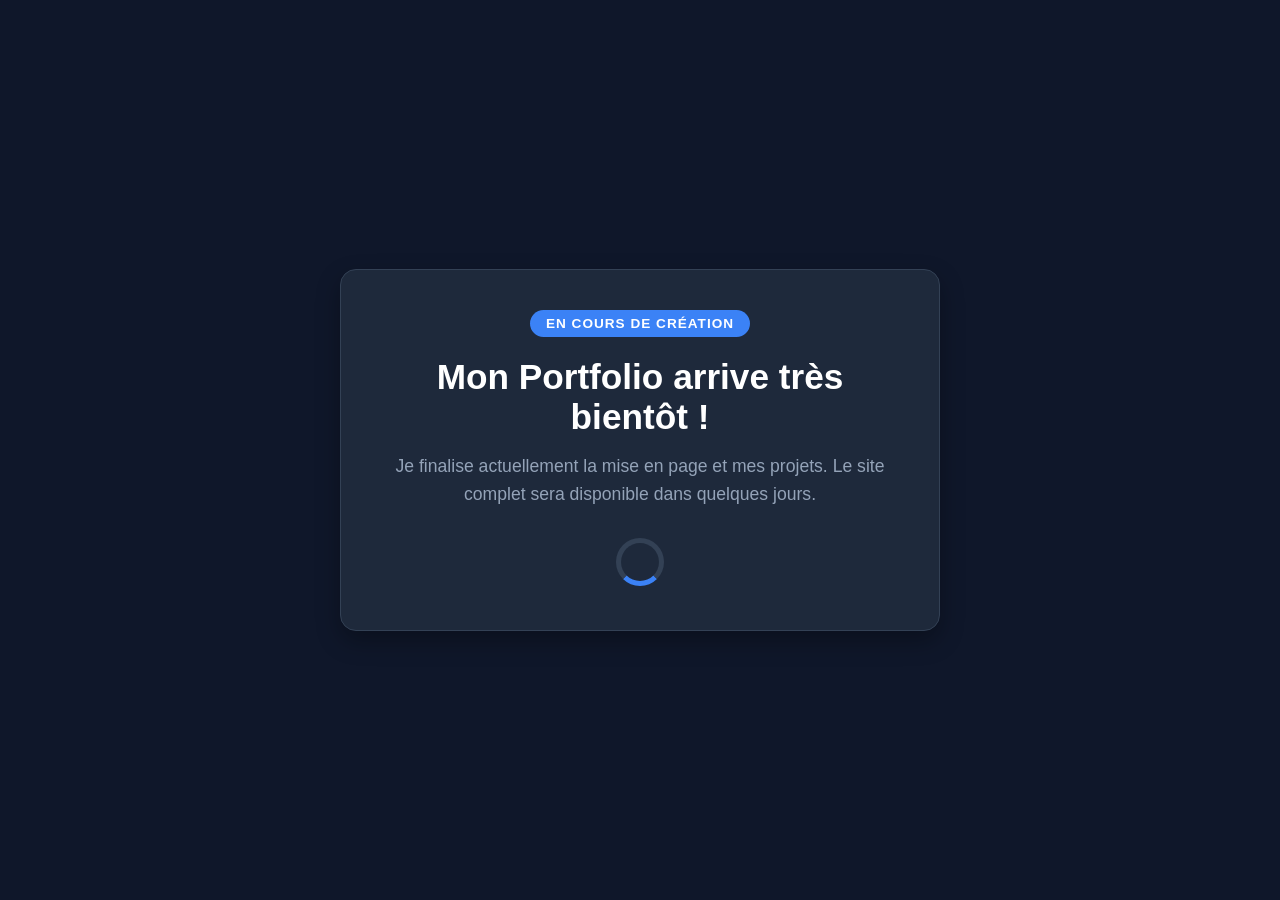
==== index.html @ 2243cdec "Rename portolio-en-cours.html to index.html" ====
<!DOCTYPE html>
<html lang="fr">
<head>
    <meta charset="UTF-8">
    <meta name="viewport" content="width=device-width, initial-scale=1.0">
    <title>Portfolio | Bientôt disponible</title>
    <style>
        * {
            margin: 0;
            padding: 0;
            box-sizing: border-box;
            font-family: 'Segoe UI', Tahoma, Geneva, Verdana, sans-serif;
        }
        body {
            background-color: #0f172a;
            color: #f8fafc;
            height: 100vh;
            display: flex;
            align-items: center;
            justify-content: center;
            text-align: center;
            padding: 20px;
        }
        .container {
            max-width: 600px;
            background: #1e293b;
            padding: 40px;
            border-radius: 16px;
            box-shadow: 0 10px 25px rgba(0, 0, 0, 0.3);
            border: 1px solid #334155;
        }
        .badge {
            display: inline-block;
            background: #3b82f6;
            color: #fff;
            padding: 6px 16px;
            border-radius: 20px;
            font-size: 0.85rem;
            font-weight: 600;
            text-transform: uppercase;
            letter-spacing: 1px;
            margin-bottom: 20px;
        }
        h1 {
            font-size: 2.2rem;
            margin-bottom: 15px;
            color: #ffffff;
        }
        p {
            color: #94a3b8;
            font-size: 1.1rem;
            line-height: 1.6;
            margin-bottom: 30px;
        }
        .loader {
            width: 48px;
            height: 48px;
            border: 5px solid #334155;
            border-bottom-color: #3b82f6;
            border-radius: 50%;
            display: inline-block;
            animation: rotation 1s linear infinite;
        }
        @keyframes rotation {
            0% { transform: rotate(0deg); }
            100% { transform: rotate(360deg); }
        }
    </style>
</head>
<body>
    <div class="container">
        <div class="badge">En cours de création</div>
        <h1>Mon Portfolio arrive très bientôt !</h1>
        <p>Je finalise actuellement la mise en page et mes projets. Le site complet sera disponible dans quelques jours.</p>
        <div class="loader"></div>
    </div>
</body>
</html>
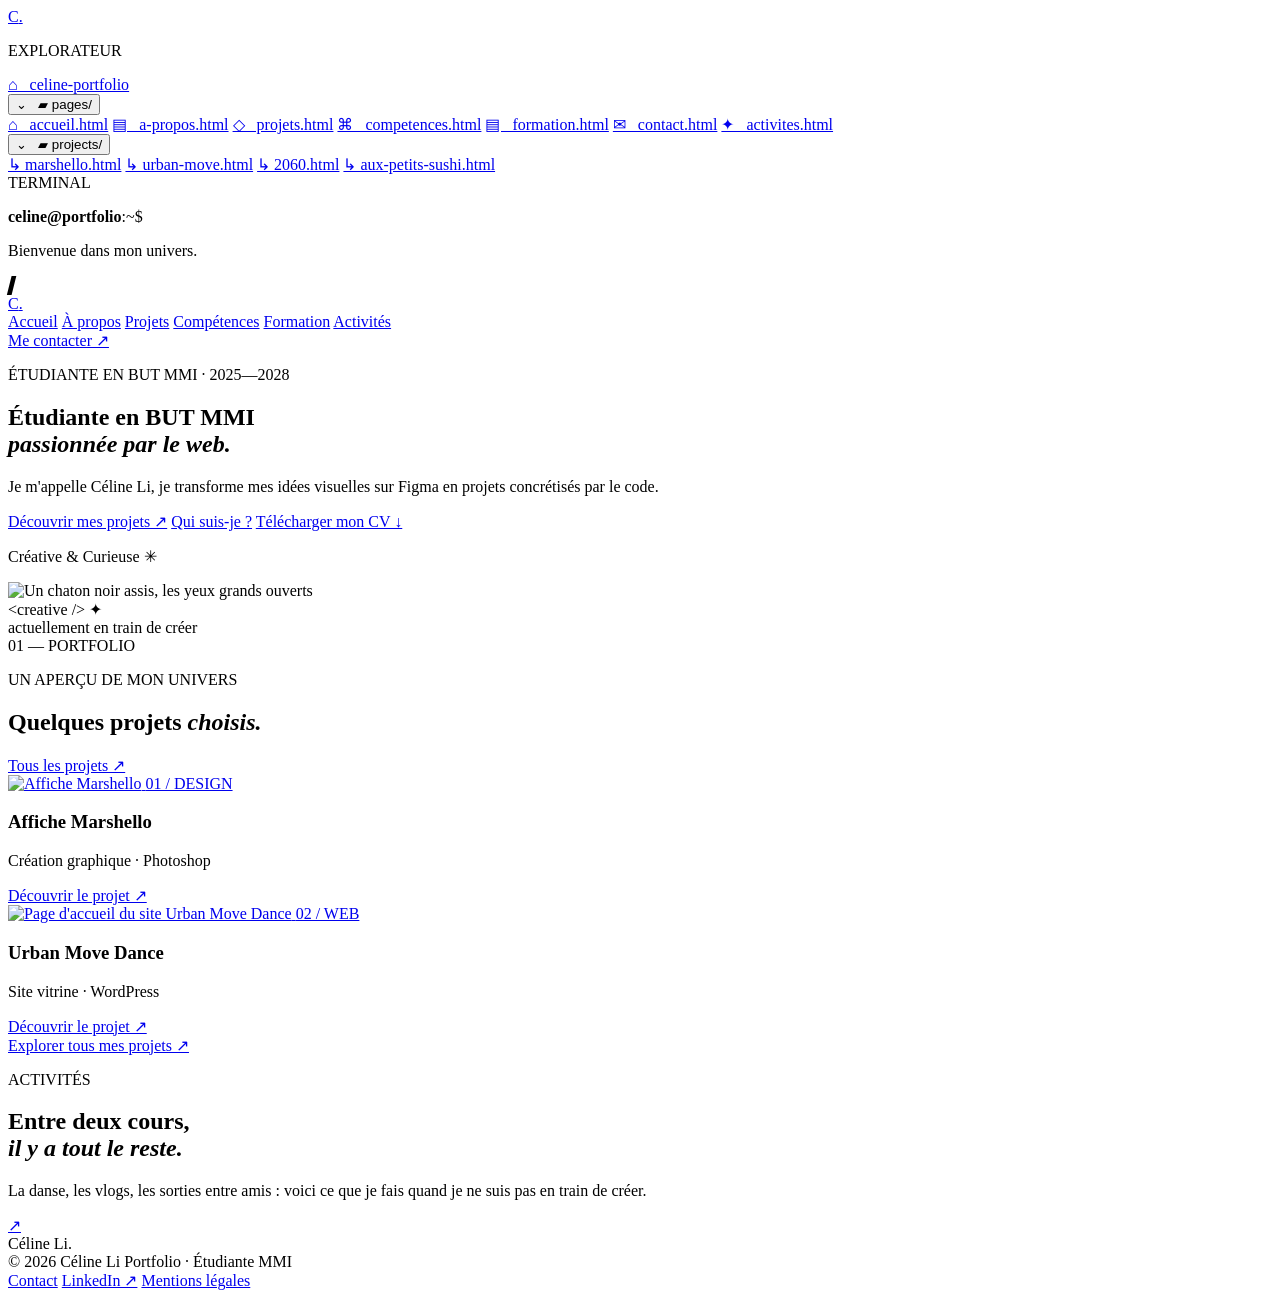
==== commit ab3d90d6: "Add files via upload" ====
--- a/index.html
+++ b/index.html
@@ -1,78 +1,185 @@
-<!DOCTYPE html>
-<html lang="fr">
-<head>
-    <meta charset="UTF-8">
-    <meta name="viewport" content="width=device-width, initial-scale=1.0">
-    <title>Portfolio | Bientôt disponible</title>
-    <style>
-        * {
-            margin: 0;
-            padding: 0;
-            box-sizing: border-box;
-            font-family: 'Segoe UI', Tahoma, Geneva, Verdana, sans-serif;
-        }
-        body {
-            background-color: #0f172a;
-            color: #f8fafc;
-            height: 100vh;
-            display: flex;
-            align-items: center;
-            justify-content: center;
-            text-align: center;
-            padding: 20px;
-        }
-        .container {
-            max-width: 600px;
-            background: #1e293b;
-            padding: 40px;
-            border-radius: 16px;
-            box-shadow: 0 10px 25px rgba(0, 0, 0, 0.3);
-            border: 1px solid #334155;
-        }
-        .badge {
-            display: inline-block;
-            background: #3b82f6;
-            color: #fff;
-            padding: 6px 16px;
-            border-radius: 20px;
-            font-size: 0.85rem;
-            font-weight: 600;
-            text-transform: uppercase;
-            letter-spacing: 1px;
-            margin-bottom: 20px;
-        }
-        h1 {
-            font-size: 2.2rem;
-            margin-bottom: 15px;
-            color: #ffffff;
-        }
-        p {
-            color: #94a3b8;
-            font-size: 1.1rem;
-            line-height: 1.6;
-            margin-bottom: 30px;
-        }
-        .loader {
-            width: 48px;
-            height: 48px;
-            border: 5px solid #334155;
-            border-bottom-color: #3b82f6;
-            border-radius: 50%;
-            display: inline-block;
-            animation: rotation 1s linear infinite;
-        }
-        @keyframes rotation {
-            0% { transform: rotate(0deg); }
-            100% { transform: rotate(360deg); }
-        }
-    </style>
-</head>
-<body>
-    <div class="container">
-        <div class="badge">En cours de création</div>
-        <h1>Mon Portfolio arrive très bientôt !</h1>
-        <p>Je finalise actuellement la mise en page et mes projets. Le site complet sera disponible dans quelques jours.</p>
-        <div class="loader"></div>
-    </div>
-</body>
-</html>
+<!DOCTYPE html>
+<html lang="fr">
+<head>
+  <meta charset="UTF-8">
+  <meta name="viewport" content="width=device-width, initial-scale=1.0">
+  <meta name="description" content="Portfolio de Céline Li, étudiante en BUT MMI : projets de design, d'audiovisuel et de développement web.">
+  <title>Accueil — Céline Li</title>
+
+  <link rel="preconnect" href="https://fonts.googleapis.com">
+  <link rel="preconnect" href="https://fonts.gstatic.com" crossorigin>
+  <link href="https://fonts.googleapis.com/css2?family=DM+Sans:wght@400;500;600;700&family=Playfair+Display:ital,wght@0,600;0,700;1,600&family=Space+Mono:wght@400;700&display=swap" rel="stylesheet">
+
+  <link rel="stylesheet" href="css/base.css">
+  <link rel="stylesheet" href="css/accueil.css">
+  <script src="js/base.js" defer></script>
+</head>
+
+<body data-page="index">
+<div class="layout">
+
+<aside class="explorer">
+  <a class="monogram" href="index.html">C<span>.</span></a>
+  <p class="explorer-label">EXPLORATEUR</p>
+  <a class="tree-link" href="index.html">⌂ &nbsp; celine-portfolio</a>
+
+  <div class="tree-group">
+    <button class="tree-toggle" aria-expanded="true">⌄ &nbsp; ▰ pages/</button>
+    <div class="tree-children">
+      <a href="index.html">⌂ &nbsp; accueil.html</a>
+      <a href="apropos.html">▤ &nbsp; a-propos.html</a>
+      <a href="projets.html">◇ &nbsp; projets.html</a>
+      <a href="competences.html">⌘ &nbsp; competences.html</a>
+      <a href="formation.html">▤ &nbsp; formation.html</a>
+      <a href="contact.html">✉ &nbsp; contact.html</a>
+      <a href="activites.html">✦ &nbsp; activites.html</a>
+    </div>
+  </div>
+
+  <div class="tree-group">
+    <button class="tree-toggle" aria-expanded="true">⌄ &nbsp; ▰ projects/</button>
+    <div class="tree-children">
+      <a href="projets/marshello.html">↳ marshello.html</a>
+      <a href="projets/urban-move.html">↳ urban-move.html</a>
+      <a href="projets/2060.html">↳ 2060.html</a>
+      <a href="projets/aux-petits-sushi.html">↳ aux-petits-sushi.html</a>
+    </div>
+  </div>
+
+  <div class="terminal">
+    <span>TERMINAL</span>
+    <p><b>celine@portfolio</b>:~$</p>
+    <p>Bienvenue dans mon univers.</p>
+    <i>▍</i>
+  </div>
+</aside>
+
+<main>
+
+<header class="topbar">
+  <a class="brand" href="index.html">C<span>.</span></a>
+
+  <nav aria-label="Navigation principale">
+    <a href="index.html" data-page="index">Accueil</a>
+    <a href="apropos.html" data-page="apropos">À propos</a>
+    <a href="projets.html" data-page="projets">Projets</a>
+    <a href="competences.html" data-page="competences">Compétences</a>
+    <a href="formation.html" data-page="formation">Formation</a>
+    <a href="activites.html" data-page="activites">Activités</a>
+  </nav>
+
+  <a class="contact-link" href="contact.html">Me contacter ↗</a>
+</header>
+
+<section class="hero">
+
+  <div class="hero-copy">
+    <p class="eyebrow"><span class="dot"></span> ÉTUDIANTE EN BUT MMI · 2025—2028</p>
+
+    <h1>Étudiante en BUT MMI<br><em>passionnée par le web.</em></h1>
+
+    <p class="intro">
+      Je m'appelle Céline Li, je transforme mes idées visuelles sur Figma en projets concrétisés par le code.
+    </p>
+
+    <div class="actions">
+      <a class="btn dark" href="projets.html">Découvrir mes projets ↗</a>
+      <a class="btn outline" href="apropos.html">Qui suis-je ?</a>
+      <a class="btn outline" href="docs/cv.pdf" download>Télécharger mon CV ↓</a>
+    </div>
+
+    <p class="handwritten">Créative & Curieuse <span>✳</span></p>
+  </div>
+
+  <div class="portrait-wrap">
+    <div class="orbit orbit-a"></div>
+    <div class="orbit orbit-b"></div>
+
+    <div class="desk-photo">
+      <img src="img/accueil/chat.png" alt="Un chaton noir assis, les yeux grands ouverts">
+    </div>
+
+    <span class="sticker">&lt;creative /&gt;</span>
+    <span class="sparkle">✦</span>
+    <div class="status"><span class="dot"></span> actuellement en train de créer</div>
+  </div>
+
+  <span class="hero-index">01 — PORTFOLIO</span>
+</section>
+
+<section class="preview-section">
+
+  <div class="section-head">
+    <div>
+      <p class="eyebrow">UN APERÇU DE MON UNIVERS</p>
+      <h2>Quelques projets <em>choisis.</em></h2>
+    </div>
+    <a class="text-link" href="projets.html">Tous les projets ↗</a>
+  </div>
+
+  <div class="project-grid">
+
+    <article class="project-card">
+      <a class="project-art marshello" href="projets/marshello.html">
+        <img src="img/projets/marshello/affiche.png" alt="Affiche Marshello">
+        <span class="art-label">01 / DESIGN</span>
+      </a>
+      <div class="project-meta">
+        <div>
+          <h3>Affiche Marshello</h3>
+          <p>Création graphique · Photoshop</p>
+        </div>
+        <a class="discover" href="projets/marshello.html">Découvrir le projet ↗</a>
+      </div>
+    </article>
+
+    <article class="project-card">
+      <a class="project-art dance" href="projets/urban-move.html">
+        <img src="img/projets/urban-move/accueil-desktop.jpg" alt="Page d'accueil du site Urban Move Dance">
+        <span class="art-label">02 / WEB</span>
+      </a>
+      <div class="project-meta">
+        <div>
+          <h3>Urban Move Dance</h3>
+          <p>Site vitrine · WordPress</p>
+        </div>
+        <a class="discover" href="projets/urban-move.html">Découvrir le projet ↗</a>
+      </div>
+    </article>
+
+  </div>
+
+  <div class="center-link">
+    <a class="btn outline" href="projets.html">Explorer tous mes projets ↗</a>
+  </div>
+</section>
+
+<section class="quick-about">
+  <div>
+    <p class="eyebrow">ACTIVITÉS</p>
+    <h2>Entre deux cours,<br><em>il y a tout le reste.</em></h2>
+  </div>
+
+  <p>
+    La danse, les vlogs, les sorties entre amis : voici ce que je fais quand je ne suis pas en train de créer.
+  </p>
+
+  <a class="round-link" href="activites.html" aria-label="Découvrir mes activités">↗</a>
+</section>
+
+<footer>
+  <div class="footer-name">Céline Li.</div>
+  <div class="footer-info">
+    <span>© 2026 Céline Li</span>
+    <span>Portfolio · Étudiante MMI</span>
+  </div>
+  <div class="footer-links">
+    <a href="contact.html">Contact</a>
+<a href="https://www.linkedin.com/in/celine-li0107/" target="_blank" rel="noopener noreferrer">LinkedIn ↗</a>    <a href="mentions-legales.html">Mentions légales</a>
+  </div>
+</footer>
+
+</main>
+</div>
+</body>
+</html>
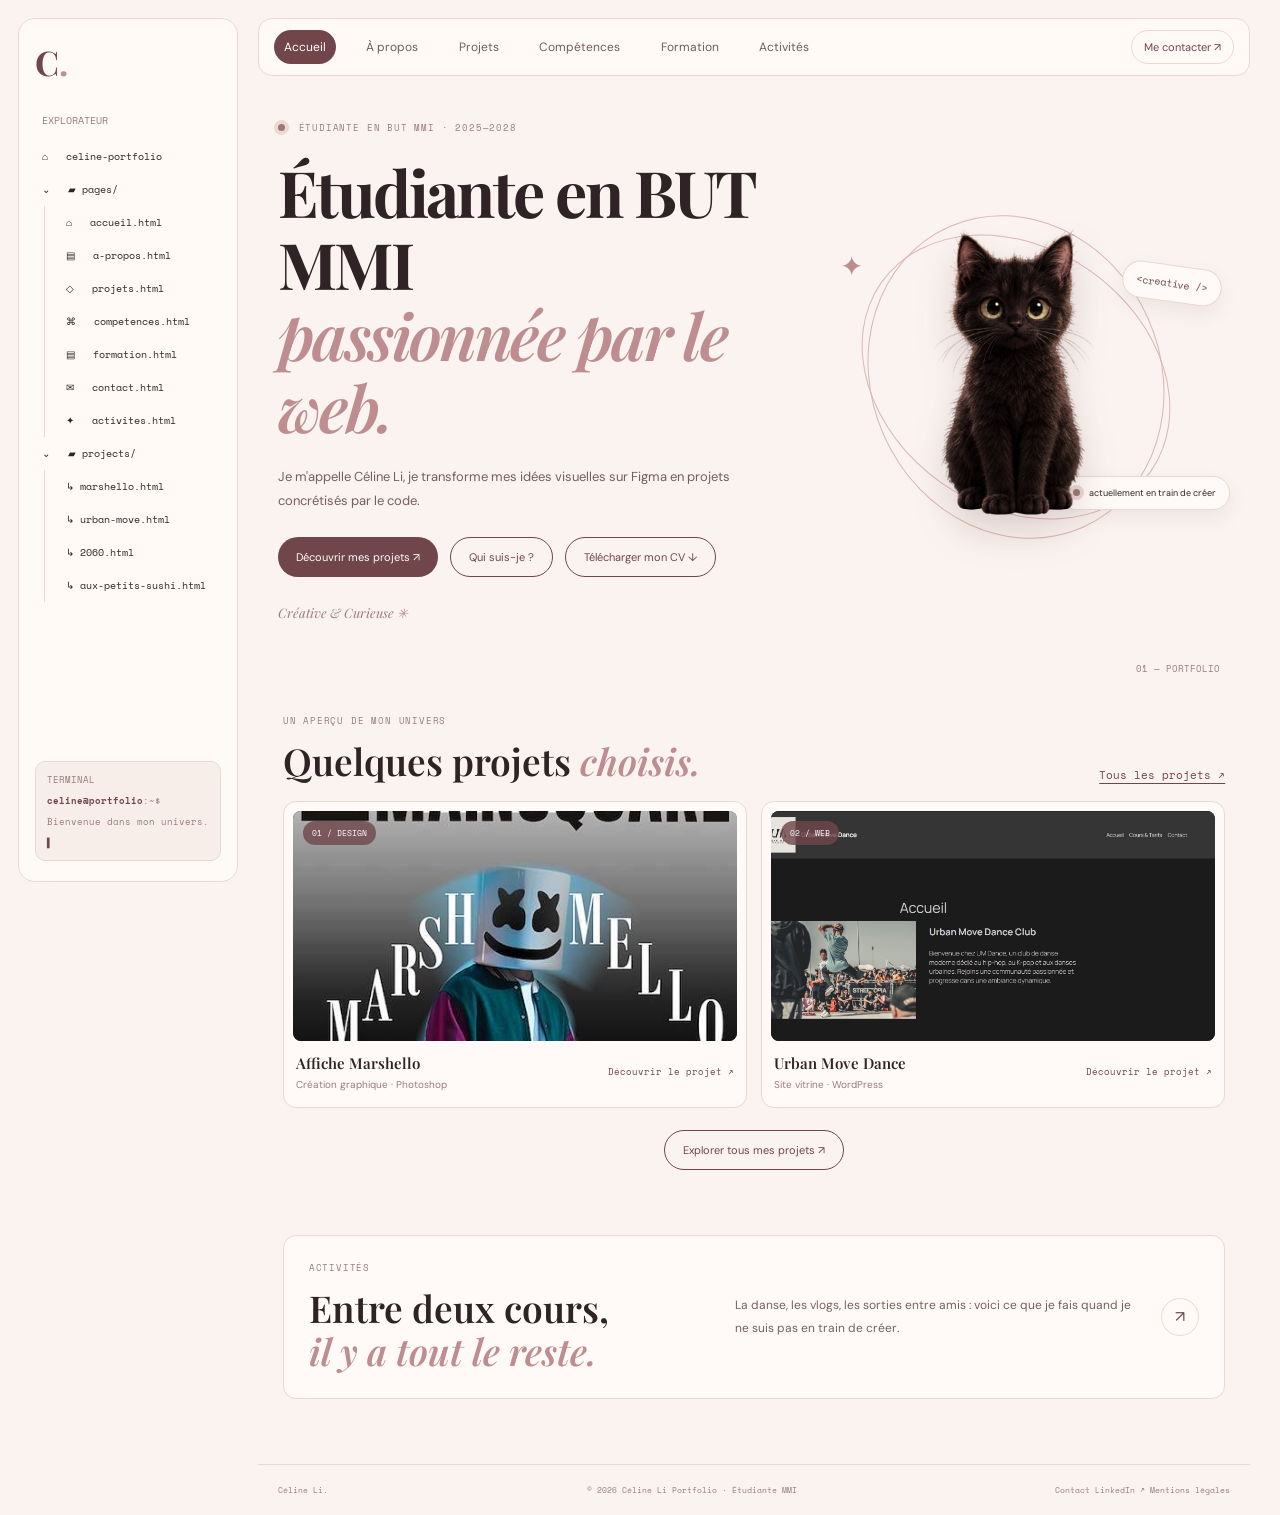
==== commit 082e48ae: "Update index.html" ====
--- a/index.html
+++ b/index.html
@@ -8,7 +8,9 @@
 
   <link rel="preconnect" href="https://fonts.googleapis.com">
   <link rel="preconnect" href="https://fonts.gstatic.com" crossorigin>
-  <link href="https://fonts.googleapis.com/css2?family=DM+Sans:wght@400;500;600;700&family=Playfair+Display:ital,wght@0,600;0,700;1,600&family=Space+Mono:wght@400;700&display=swap" rel="stylesheet">
+  <link rel="preload" as="image" href="img/accueil/chat.png" fetchpriority="high">
+  <link rel="stylesheet" href="https://fonts.googleapis.com/css2?family=DM+Sans:wght@400;500;600;700&family=Playfair+Display:ital,wght@0,600;0,700;1,600&family=Space+Mono:wght@400;700&display=swap" media="print" onload="this.media='all'">
+  <noscript><link rel="stylesheet" href="https://fonts.googleapis.com/css2?family=DM+Sans:wght@400;500;600;700&family=Playfair+Display:ital,wght@0,600;0,700;1,600&family=Space+Mono:wght@400;700&display=swap"></noscript>
 
   <link rel="stylesheet" href="css/base.css">
   <link rel="stylesheet" href="css/accueil.css">
@@ -96,7 +98,7 @@
     <div class="orbit orbit-b"></div>
 
     <div class="desk-photo">
-      <img src="img/accueil/chat.png" alt="Un chaton noir assis, les yeux grands ouverts">
+      <img src="img/accueil/chat.png" width="500" height="500" fetchpriority="high" decoding="async" alt="Un chaton noir assis, les yeux grands ouverts">
     </div>
 
     <span class="sticker">&lt;creative /&gt;</span>
@@ -121,7 +123,7 @@
 
     <article class="project-card">
       <a class="project-art marshello" href="projets/marshello.html">
-        <img src="img/projets/marshello/affiche.png" alt="Affiche Marshello">
+        <img src="img/projets/marshello/affiche.png" width="490" height="694" loading="lazy" decoding="async" alt="Affiche Marshello">
         <span class="art-label">01 / DESIGN</span>
       </a>
       <div class="project-meta">
@@ -135,7 +137,7 @@
 
     <article class="project-card">
       <a class="project-art dance" href="projets/urban-move.html">
-        <img src="img/projets/urban-move/accueil-desktop.jpg" alt="Page d'accueil du site Urban Move Dance">
+        <img src="img/projets/urban-move/accueil-desktop.jpg" width="1830" height="881" loading="lazy" decoding="async" alt="Page d'accueil du site Urban Move Dance">
         <span class="art-label">02 / WEB</span>
       </a>
       <div class="project-meta">
--- a/css/base.css
+++ b/css/base.css
@@ -0,0 +1,143 @@
+/* STYLES COMMUNS : couleurs, polices, explorateur, navigation, boutons et footer */
+
+/* Variables et base */
+:root {
+    --cream:#faf3ef; --paper:#fffaf7; --pink:#e7c9c5; --rose:#bd8d90;
+    --wine:#70464a; --ink:#302326; --muted:#987d7d; --line:#ead8d3;
+    --mono:'Space Mono',monospace; --serif:'Playfair Display',serif; --sans:'DM Sans',sans-serif;
+}
+* { box-sizing:border-box; }
+html { scroll-behavior:smooth; }
+body { margin:0; background:var(--cream); color:var(--ink); font-family:var(--sans); }
+a { color:inherit; text-decoration:none; }
+button { font:inherit; }
+.layout { max-width:1600px; margin:auto; }
+
+/* Explorateur */
+.explorer {
+    position:fixed; top:18px; bottom:18px; left:max(18px,calc((100vw - 1564px)/2));
+    width:220px; background:#fffaf7ed; border:1px solid var(--line); border-radius:17px;
+    padding:20px 16px; display:flex; flex-direction:column; z-index:5;
+}
+.monogram,.brand { font:700 34px var(--serif); color:var(--wine); }
+.monogram span,.brand span { color:var(--rose); }
+.explorer-label { font:10px var(--mono); color:var(--muted); margin:28px 7px 12px; }
+.tree-link,.tree-children a,.tree-toggle {
+    display:block; padding:9px 7px; border:0; background:none; width:100%;
+    text-align:left; border-radius:6px; font:10px var(--mono); color:var(--ink); cursor:pointer;
+}
+.tree-children { padding-left:14px; border-left:1px solid var(--line); margin-left:9px; }
+.tree-link:hover,.tree-children a:hover,.tree-toggle:hover { background:#f4e6e1; color:var(--wine); }
+.terminal { margin-top:auto; background:#f7eeea; border:1px solid var(--line); border-radius:10px; padding:11px; font:9px var(--mono); color:var(--muted); }
+.terminal span { font-size:9px; }
+.terminal b,.terminal i { color:var(--wine); }
+.terminal p { margin:8px 0; }
+.terminal i { font-style:normal; }
+
+/* Navigation */
+main { margin-left:258px; padding:18px 30px 0 0; }
+.topbar {
+    height:58px; display:flex; align-items:center; justify-content:space-between;
+    padding:8px 15px; background:#fffaf7ed; border:1px solid var(--line);
+    border-radius:14px; position:sticky; top:10px; z-index:4; backdrop-filter:blur(12px);
+}
+.brand { display:none; }
+.topbar nav { display:flex; gap:clamp(7px,1.6vw,23px); }
+.topbar nav a { font-size:12px; color:#725c5d; padding:9px 10px; border-radius:25px; }
+.topbar nav a:hover,.topbar nav a.active { background:var(--wine); color:white; }
+.contact-link { border:1px solid var(--line); border-radius:25px; padding:9px 12px; font-size:11px; color:var(--wine); }
+
+/* Titres et boutons */
+.eyebrow { font:9px var(--mono); letter-spacing:.09em; color:var(--muted); margin:0 0 13px; }
+.dot { display:inline-block; width:7px; height:7px; background:#9c7776; border-radius:50%; box-shadow:0 0 0 4px #ead9d4; margin-right:7px; }
+.hero h1,.page-hero h1 { font:700 clamp(40px,5vw,66px)/1.12 var(--serif); letter-spacing:-.04em; margin:22px 0; }
+.hero h1 em,.page-hero h1 em,h2 em { color:var(--rose); font-weight:600; }
+.intro { font-size:13px; line-height:1.85; color:#755e60; max-width:540px; }
+.actions { display:flex; gap:12px; margin-top:24px; flex-wrap:wrap; }
+.btn { display:inline-flex; align-items:center; gap:18px; padding:12px 18px; border-radius:30px; font-size:11px; transition:.2s; }
+.btn:hover { transform:translateY(-3px); }
+.dark { background:var(--wine); color:white; }
+.outline { border:1px solid var(--wine); color:var(--wine); }
+
+/* Blocs communs */
+.quick-about,.contact-panel,.about-layout { margin:25px 2.5% 65px; }
+.quick-about h2,.about-copy h2,.contact-panel h2 { font:600 clamp(26px,3vw,37px)/1.16 var(--serif); margin:0; }
+.text-link { font:11px var(--mono); color:var(--wine); text-decoration:underline; text-underline-offset:4px; }
+
+/* Visuels de projet */
+.project-art { height:175px; border-radius:8px; display:grid; place-items:center; position:relative; overflow:hidden; }
+.project-art b { font:700 37px/.88 var(--serif); text-align:center; letter-spacing:-.04em; color:#f8eee9; }
+.project-art b i { font-size:.7em; color:#d8aaa6; }
+.art-label { position:absolute; top:10px; left:10px; background:#70464acc; color:white; border-radius:20px; padding:6px 9px; font:8px var(--mono); }
+.marshello { background:linear-gradient(135deg,#1f2528,#758184 55%,#222); }
+.marshello b { transform:rotate(-8deg); text-shadow:3px 3px #70464a; }
+.film { background:radial-gradient(circle,#4c3736,#080808 70%); }
+.dance { background:linear-gradient(130deg,#18191b,#36383a); }
+.dance b { font-family:var(--sans); }
+.sushi { background:linear-gradient(135deg,#3b1d20,#a8696d 60%,#3b1d20); }
+.text-link:hover { color:var(--rose); }
+
+/* Bloc photo et texte */
+.quick-about {
+    display:grid; grid-template-columns:1fr 1fr auto; gap:25px; align-items:center;
+    background:var(--paper); border:1px solid var(--line); border-radius:13px; padding:25px;
+}
+.quick-about>p,.about-copy>p { font-size:12px; line-height:1.85; color:#765f60; }
+.quick-about .actions { margin-top:0; }
+.round-link { width:38px; height:38px; border:1px solid var(--line); border-radius:50%; display:grid; place-items:center; color:var(--wine); }
+.page-hero { padding:75px 3% 35px; }
+.page-hero h1 { margin:15px 0; }
+.page-hero .intro { max-width:600px; }
+.about-layout { display:grid; grid-template-columns:.8fr 1.2fr; gap:45px; align-items:center; }
+.about-photo-note { background:#f0dfdb; border-radius:14px; padding:14px; }
+.photo-caption { display:block; font:9px var(--mono); color:var(--wine); padding:12px 3px 2px; }
+.about-copy h2 { margin:0 0 18px; }
+.about-copy .btn { margin-top:12px; }
+
+/* Panneau de contact */
+.contact-panel { background:#e5c9c5; border-radius:14px; padding:35px; }
+.contact-panel h2 { margin:0 0 22px; }
+.contact-buttons { display:flex; align-items:center; gap:12px; flex-wrap:wrap; }
+
+/* Footer */
+footer { display:flex; justify-content:space-between; gap:15px; padding:19px 2%; font:8px var(--mono); color:var(--muted); border-top:1px solid var(--line); }
+
+/* Images */
+.project-art img { position:absolute; inset:0; width:100%; height:100%; object-fit:cover; }
+.project-art.marshello img { object-position:center 25%; }
+.about-photo-note img { display:block; width:100%; aspect-ratio:4/5; object-fit:cover; object-position:center 30%; border-radius:9px; }
+
+/* Tablettes */
+@media (max-width:1050px) {
+    .explorer { width:185px; }
+    main { margin-left:220px; padding-right:18px; }
+}
+
+/* Mobiles */
+@media (max-width:700px) {
+    .explorer { position:static; width:auto; margin:9px; padding:9px 13px; min-height:0; }
+    .monogram { font-size:27px; }
+    .explorer-label,.tree-link,.tree-group,.terminal { display:none; }
+    main { margin:0; padding:0 10px; }
+    .topbar { height:auto; min-height:55px; top:6px; padding:6px; }
+    .brand { display:block; font-size:25px; }
+    .topbar nav { gap:0; flex:1; justify-content:space-around; }
+    .topbar nav a { font-size:9px; padding:8px 4px; }
+    .contact-link { font-size:9px; padding:7px; }
+    .hero h1 { font-size:clamp(38px,10vw,54px); }
+    .intro { font-size:12px; }
+    .project-art { height:190px; }
+    .quick-about { grid-template-columns:1fr; gap:8px; }
+    .quick-about .actions { margin-top:0; }
+    .round-link { justify-self:start; }
+    .page-hero { padding:45px 3% 20px; }
+    .about-layout { grid-template-columns:1fr; gap:18px; }
+    .contact-panel { padding:24px; }
+    .contact-panel h2 { font-size:28px; }
+    footer { flex-wrap:wrap; font-size:7px; }
+}
+
+/* Accessibilité */
+@media (prefers-reduced-motion:reduce) {
+    * { scroll-behavior:auto !important; transition:none !important; animation:none !important; }
+}
--- a/css/accueil.css
+++ b/css/accueil.css
@@ -0,0 +1,213 @@
+/* Page d'accueil (index.html). */
+
+/* Accueil */
+
+.hero {
+    min-height: 490px;
+    display: grid;
+    grid-template-columns: 1.1fr .9fr;
+    align-items: center;
+    position: relative;
+    padding: 45px 2% 55px;
+}
+
+.handwritten {
+    font: italic 13px var(--serif);
+    color: var(--muted);
+    margin-top: 27px;
+}
+
+.handwritten span {
+    color: var(--rose);
+}
+
+/* Photo et décorations */
+
+.portrait-wrap {
+    height: 350px;
+    position: relative;
+    display: grid;
+    place-items: center;
+}
+
+.orbit {
+    position: absolute;
+    border: 1px solid #d9b7b3;
+    border-radius: 50%;
+}
+
+.orbit-a {
+    width: 290px;
+    height: 330px;
+    transform: rotate(-24deg);
+}
+
+.orbit-b {
+    width: 330px;
+    height: 260px;
+    transform: rotate(35deg);
+}
+
+.desk-photo {
+    position: relative;
+    z-index: 1;
+}
+
+.desk-photo img {
+    display: block;
+    width: 340px;
+    height: auto;
+    filter: drop-shadow(0 18px 18px #70464a33);
+}
+
+.sticker,
+.status {
+    position: absolute;
+    background: var(--paper);
+    border: 1px solid var(--line);
+    border-radius: 30px;
+    padding: 10px 13px;
+    box-shadow: 0 8px 20px #70464a15;
+    font: 10px var(--mono);
+}
+
+.sticker {
+    right: 2%;
+    top: 18%;
+    transform: rotate(8deg);
+    color: var(--wine);
+}
+
+.status {
+    right: 0;
+    bottom: 12%;
+    font: 9px var(--sans);
+}
+
+.sparkle {
+    position: absolute;
+    left: 9%;
+    top: 13%;
+    font-size: 28px;
+    color: var(--rose);
+}
+
+.hero-index {
+    position: absolute;
+    bottom: 14px;
+    right: 3%;
+    font: 9px var(--mono);
+    color: var(--muted);
+}
+
+/* Sections communes */
+
+.preview-section {
+    margin: 25px 2.5% 65px;
+}
+
+.section-head {
+    display: flex;
+    justify-content: space-between;
+    align-items: end;
+    margin-bottom: 18px;
+}
+
+.section-head h2 {
+    font: 600 clamp(26px, 3vw, 37px)/1.16 var(--serif);
+    margin: 0;
+}
+
+/* Projets */
+
+.project-grid {
+    display: grid;
+    grid-template-columns: repeat(2, 1fr);
+    gap: 14px;
+}
+
+.project-grid .project-art {
+    height: 230px;
+}
+
+.project-card {
+    padding: 9px;
+    background: var(--paper);
+    border: 1px solid var(--line);
+    border-radius: 13px;
+    transition: .2s;
+}
+
+.project-card:hover {
+    transform: translateY(-5px);
+}
+
+.project-meta {
+    display: flex;
+    justify-content: space-between;
+    align-items: center;
+    gap: 8px;
+    padding: 12px 3px 7px;
+}
+
+.project-meta h3 {
+    font: 600 15px var(--serif);
+    margin: 0 0 5px;
+}
+
+.project-meta p {
+    font-size: 10px;
+    color: var(--muted);
+    margin: 0;
+}
+
+.discover {
+    font: 9px var(--mono);
+    color: var(--wine);
+    white-space: nowrap;
+}
+
+.discover:hover {
+    color: var(--rose);
+}
+
+.center-link {
+    text-align: center;
+    margin-top: 22px;
+}
+
+/* Mobiles */
+
+@media (max-width: 700px) {
+    .hero {
+        grid-template-columns: 1fr;
+        padding: 25px 3% 45px;
+    }
+
+    .portrait-wrap {
+        grid-row: 1;
+        height: 255px;
+    }
+
+    .desk-photo img {
+        width: 250px;
+    }
+
+    .orbit-a {
+        width: 220px;
+        height: 245px;
+    }
+
+    .orbit-b {
+        width: 245px;
+        height: 200px;
+    }
+
+    .project-grid {
+        grid-template-columns: 1fr;
+    }
+
+    .project-grid .project-art {
+        height: 190px;
+    }
+}
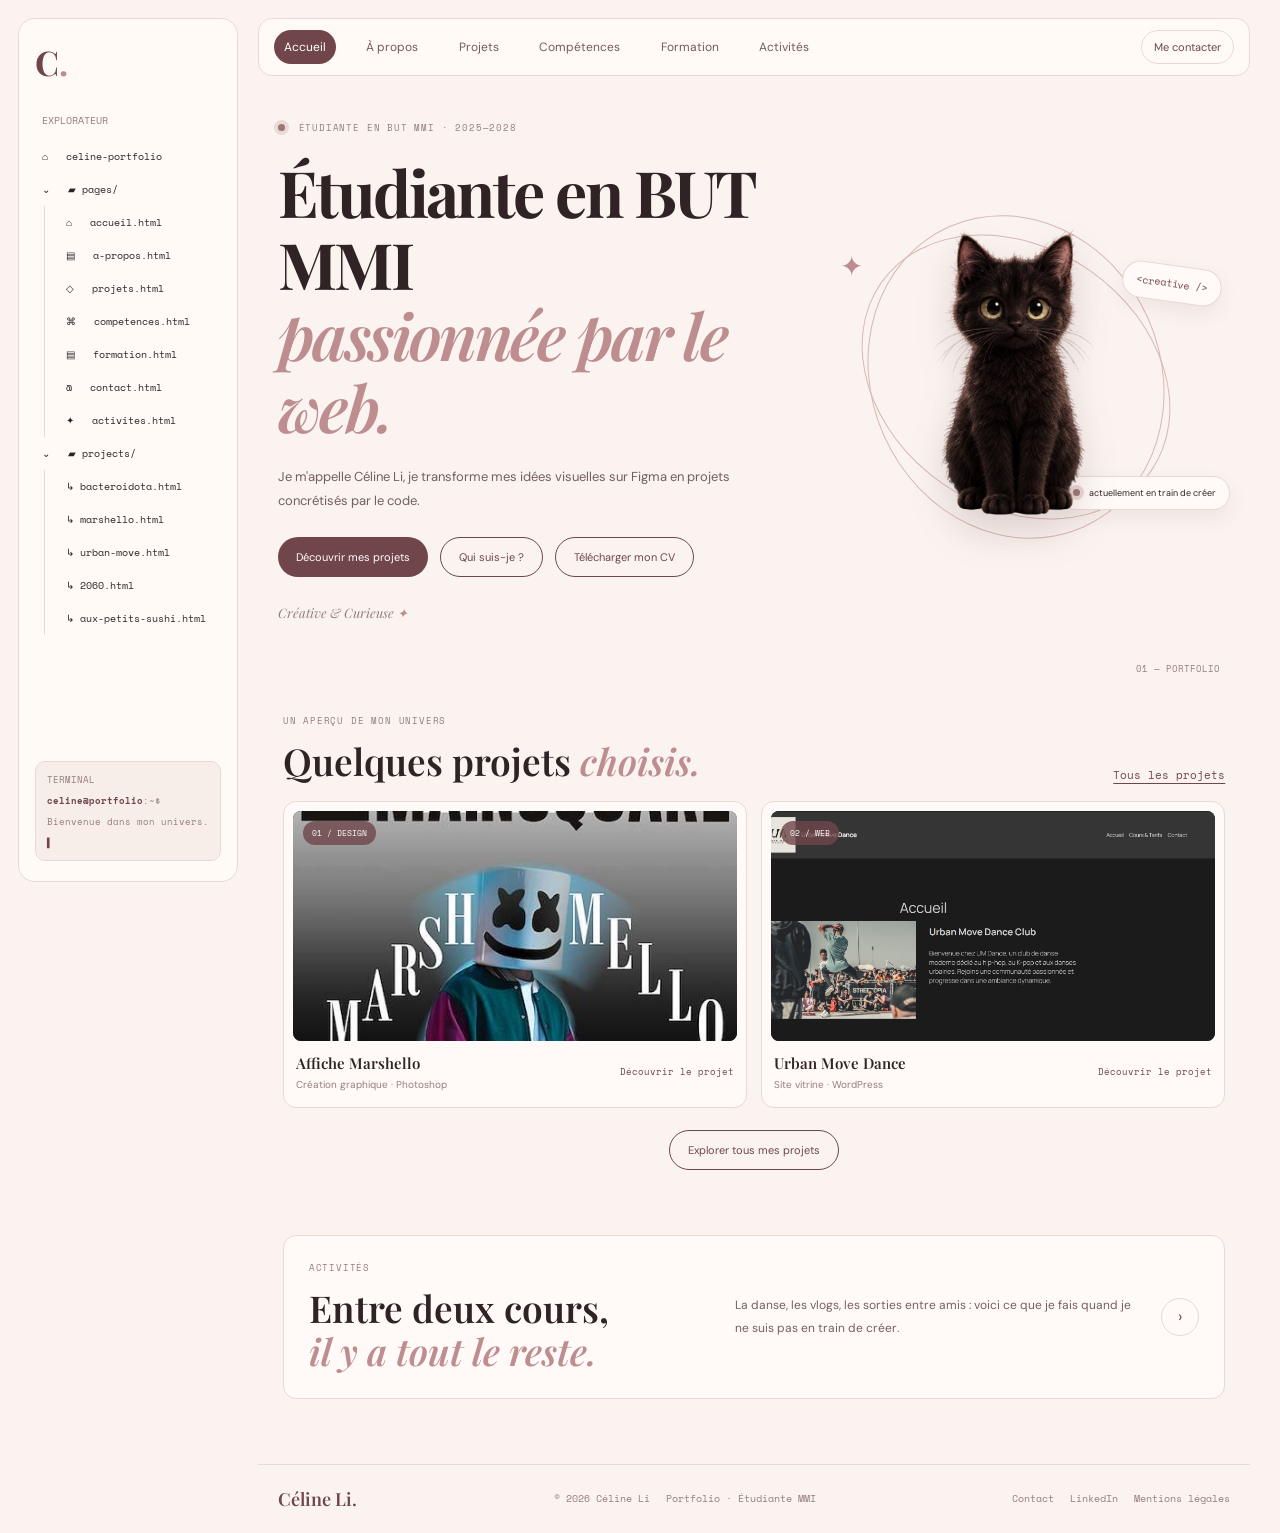
==== commit 3c6f67af: "Add link to bacteroidota.html in index.html" ====
--- a/index.html
+++ b/index.html
@@ -8,9 +8,7 @@
 
   <link rel="preconnect" href="https://fonts.googleapis.com">
   <link rel="preconnect" href="https://fonts.gstatic.com" crossorigin>
-  <link rel="preload" as="image" href="img/accueil/chat.png" fetchpriority="high">
-  <link rel="stylesheet" href="https://fonts.googleapis.com/css2?family=DM+Sans:wght@400;500;600;700&family=Playfair+Display:ital,wght@0,600;0,700;1,600&family=Space+Mono:wght@400;700&display=swap" media="print" onload="this.media='all'">
-  <noscript><link rel="stylesheet" href="https://fonts.googleapis.com/css2?family=DM+Sans:wght@400;500;600;700&family=Playfair+Display:ital,wght@0,600;0,700;1,600&family=Space+Mono:wght@400;700&display=swap"></noscript>
+  <link href="https://fonts.googleapis.com/css2?family=DM+Sans:wght@400;500;600;700&family=Playfair+Display:ital,wght@0,600;0,700;1,600&family=Space+Mono:wght@400;700&display=swap" rel="stylesheet">
 
   <link rel="stylesheet" href="css/base.css">
   <link rel="stylesheet" href="css/accueil.css">
@@ -41,6 +39,7 @@
   <div class="tree-group">
     <button class="tree-toggle" aria-expanded="true">⌄ &nbsp; ▰ projects/</button>
     <div class="tree-children">
+      <a href="projets/bacteroidota.html">↳ bacteroidota.html</a>
       <a href="projets/marshello.html">↳ marshello.html</a>
       <a href="projets/urban-move.html">↳ urban-move.html</a>
       <a href="projets/2060.html">↳ 2060.html</a>
@@ -98,7 +97,7 @@
     <div class="orbit orbit-b"></div>
 
     <div class="desk-photo">
-      <img src="img/accueil/chat.png" width="500" height="500" fetchpriority="high" decoding="async" alt="Un chaton noir assis, les yeux grands ouverts">
+      <img src="img/accueil/chat.png" alt="Un chaton noir assis, les yeux grands ouverts">
     </div>
 
     <span class="sticker">&lt;creative /&gt;</span>
@@ -123,7 +122,7 @@
 
     <article class="project-card">
       <a class="project-art marshello" href="projets/marshello.html">
-        <img src="img/projets/marshello/affiche.png" width="490" height="694" loading="lazy" decoding="async" alt="Affiche Marshello">
+        <img src="img/projets/marshello/affiche.png" alt="Affiche Marshello">
         <span class="art-label">01 / DESIGN</span>
       </a>
       <div class="project-meta">
@@ -137,7 +136,7 @@
 
     <article class="project-card">
       <a class="project-art dance" href="projets/urban-move.html">
-        <img src="img/projets/urban-move/accueil-desktop.jpg" width="1830" height="881" loading="lazy" decoding="async" alt="Page d'accueil du site Urban Move Dance">
+        <img src="img/projets/urban-move/accueil-desktop.jpg" alt="Page d'accueil du site Urban Move Dance">
         <span class="art-label">02 / WEB</span>
       </a>
       <div class="project-meta">
--- a/css/base.css
+++ b/css/base.css
@@ -8,7 +8,7 @@
 }
 * { box-sizing:border-box; }
 html { scroll-behavior:smooth; }
-body { margin:0; background:var(--cream); color:var(--ink); font-family:var(--sans); }
+body { margin:0; background:var(--cream); color:var(--ink); font-family:var(--sans); font-variant-emoji:text; }
 a { color:inherit; text-decoration:none; }
 button { font:inherit; }
 .layout { max-width:1600px; margin:auto; }
@@ -47,6 +47,17 @@
 .topbar nav a:hover,.topbar nav a.active { background:var(--wine); color:white; }
 .contact-link { border:1px solid var(--line); border-radius:25px; padding:9px 12px; font-size:11px; color:var(--wine); }
 
+/* Bouton burger (caché sur ordinateur, affiché sur mobile) */
+.burger {
+    display:none; width:44px; height:44px; padding:0; border:1px solid var(--line);
+    border-radius:50%; background:none; cursor:pointer;
+    flex-direction:column; align-items:center; justify-content:center; gap:5px;
+}
+.burger span { display:block; width:18px; height:2px; background:var(--wine); border-radius:2px; transition:transform .2s, opacity .2s; }
+.burger[aria-expanded="true"] span:nth-child(1) { transform:translateY(7px) rotate(45deg); }
+.burger[aria-expanded="true"] span:nth-child(2) { opacity:0; }
+.burger[aria-expanded="true"] span:nth-child(3) { transform:translateY(-7px) rotate(-45deg); }
+
 /* Titres et boutons */
 .eyebrow { font:9px var(--mono); letter-spacing:.09em; color:var(--muted); margin:0 0 13px; }
 .dot { display:inline-block; width:7px; height:7px; background:#9c7776; border-radius:50%; box-shadow:0 0 0 4px #ead9d4; margin-right:7px; }
@@ -65,6 +76,7 @@
 .text-link { font:11px var(--mono); color:var(--wine); text-decoration:underline; text-underline-offset:4px; }
 
 /* Visuels de projet */
+.bacterio { background:linear-gradient(135deg,#2c3a35,#7f9a8c 55%,#2c3a35); }
 .project-art { height:175px; border-radius:8px; display:grid; place-items:center; position:relative; overflow:hidden; }
 .project-art b { font:700 37px/.88 var(--serif); text-align:center; letter-spacing:-.04em; color:#f8eee9; }
 .project-art b i { font-size:.7em; color:#d8aaa6; }
@@ -100,7 +112,10 @@
 .contact-buttons { display:flex; align-items:center; gap:12px; flex-wrap:wrap; }
 
 /* Footer */
-footer { display:flex; justify-content:space-between; gap:15px; padding:19px 2%; font:8px var(--mono); color:var(--muted); border-top:1px solid var(--line); }
+footer { display:flex; flex-wrap:wrap; justify-content:space-between; align-items:center; gap:10px 18px; padding:22px 2%; font:10px/1.6 var(--mono); color:var(--muted); border-top:1px solid var(--line); }
+.footer-info,.footer-links { display:flex; flex-wrap:wrap; gap:4px 16px; }
+.footer-name { font:600 18px var(--serif); color:var(--wine); }
+footer a:hover { color:var(--wine); }
 
 /* Images */
 .project-art img { position:absolute; inset:0; width:100%; height:100%; object-fit:cover; }
@@ -113,17 +128,25 @@
     main { margin-left:220px; padding-right:18px; }
 }
 
+/* Petites tablettes et mobiles : menu burger */
+@media (max-width:900px) {
+    /* Un seul en-tête : l'explorateur est caché, le menu devient un burger */
+    .explorer { display:none; }
+    main { margin:0; padding:10px 10px 0; }
+
+    .topbar { height:auto; min-height:58px; top:8px; padding:7px 7px 7px 16px; flex-wrap:wrap; }
+    .brand { display:block; flex:1; font-size:30px; }
+    .burger { display:flex; }
+
+    /* Menu et « Me contacter » cachés tant que le burger n'est pas ouvert */
+    .topbar.has-menu nav,.topbar.has-menu .contact-link { display:none; }
+    .topbar.has-menu.open nav { display:flex; flex-direction:column; gap:4px; flex:0 0 100%; width:100%; order:3; padding:10px 0 4px; }
+    .topbar.has-menu.open nav a { font-size:15px; padding:13px 16px; }
+    .topbar.has-menu.open .contact-link { display:block; width:100%; order:4; margin-top:4px; padding:13px; text-align:center; font-size:14px; }
+}
+
 /* Mobiles */
 @media (max-width:700px) {
-    .explorer { position:static; width:auto; margin:9px; padding:9px 13px; min-height:0; }
-    .monogram { font-size:27px; }
-    .explorer-label,.tree-link,.tree-group,.terminal { display:none; }
-    main { margin:0; padding:0 10px; }
-    .topbar { height:auto; min-height:55px; top:6px; padding:6px; }
-    .brand { display:block; font-size:25px; }
-    .topbar nav { gap:0; flex:1; justify-content:space-around; }
-    .topbar nav a { font-size:9px; padding:8px 4px; }
-    .contact-link { font-size:9px; padding:7px; }
     .hero h1 { font-size:clamp(38px,10vw,54px); }
     .intro { font-size:12px; }
     .project-art { height:190px; }
@@ -134,7 +157,17 @@
     .about-layout { grid-template-columns:1fr; gap:18px; }
     .contact-panel { padding:24px; }
     .contact-panel h2 { font-size:28px; }
-    footer { flex-wrap:wrap; font-size:7px; }
+
+    /* Photos (À propos, Activités) : moins grandes, centrées */
+    .about-photo-note { width:min(100%,320px); margin-inline:auto; }
+    .about-photo-note img { max-height:380px; }
+    .carousel-track { align-items:flex-start; }
+    .carousel-track img { aspect-ratio:4/5; height:auto; object-fit:cover; }
+
+    /* Footer en colonne */
+    footer { flex-direction:column; align-items:flex-start; gap:12px; padding:24px 4px max(28px,env(safe-area-inset-bottom)); font-size:11px; }
+    .footer-info,.footer-links { flex-direction:column; gap:8px; }
+    footer a { display:inline-block; padding:4px 0; }
 }
 
 /* Accessibilité */
--- a/css/accueil.css
+++ b/css/accueil.css
@@ -175,6 +175,27 @@
     text-align: center;
     margin-top: 22px;
 }
+/* Tablettes */
+
+@media (max-width: 1050px) {
+    .hero {
+        overflow-x: clip;
+    }
+
+    .desk-photo img {
+        width: 290px;
+    }
+
+    .orbit-a {
+        width: 250px;
+        height: 285px;
+    }
+
+    .orbit-b {
+        width: 285px;
+        height: 225px;
+    }
+}
 
 /* Mobiles */
 
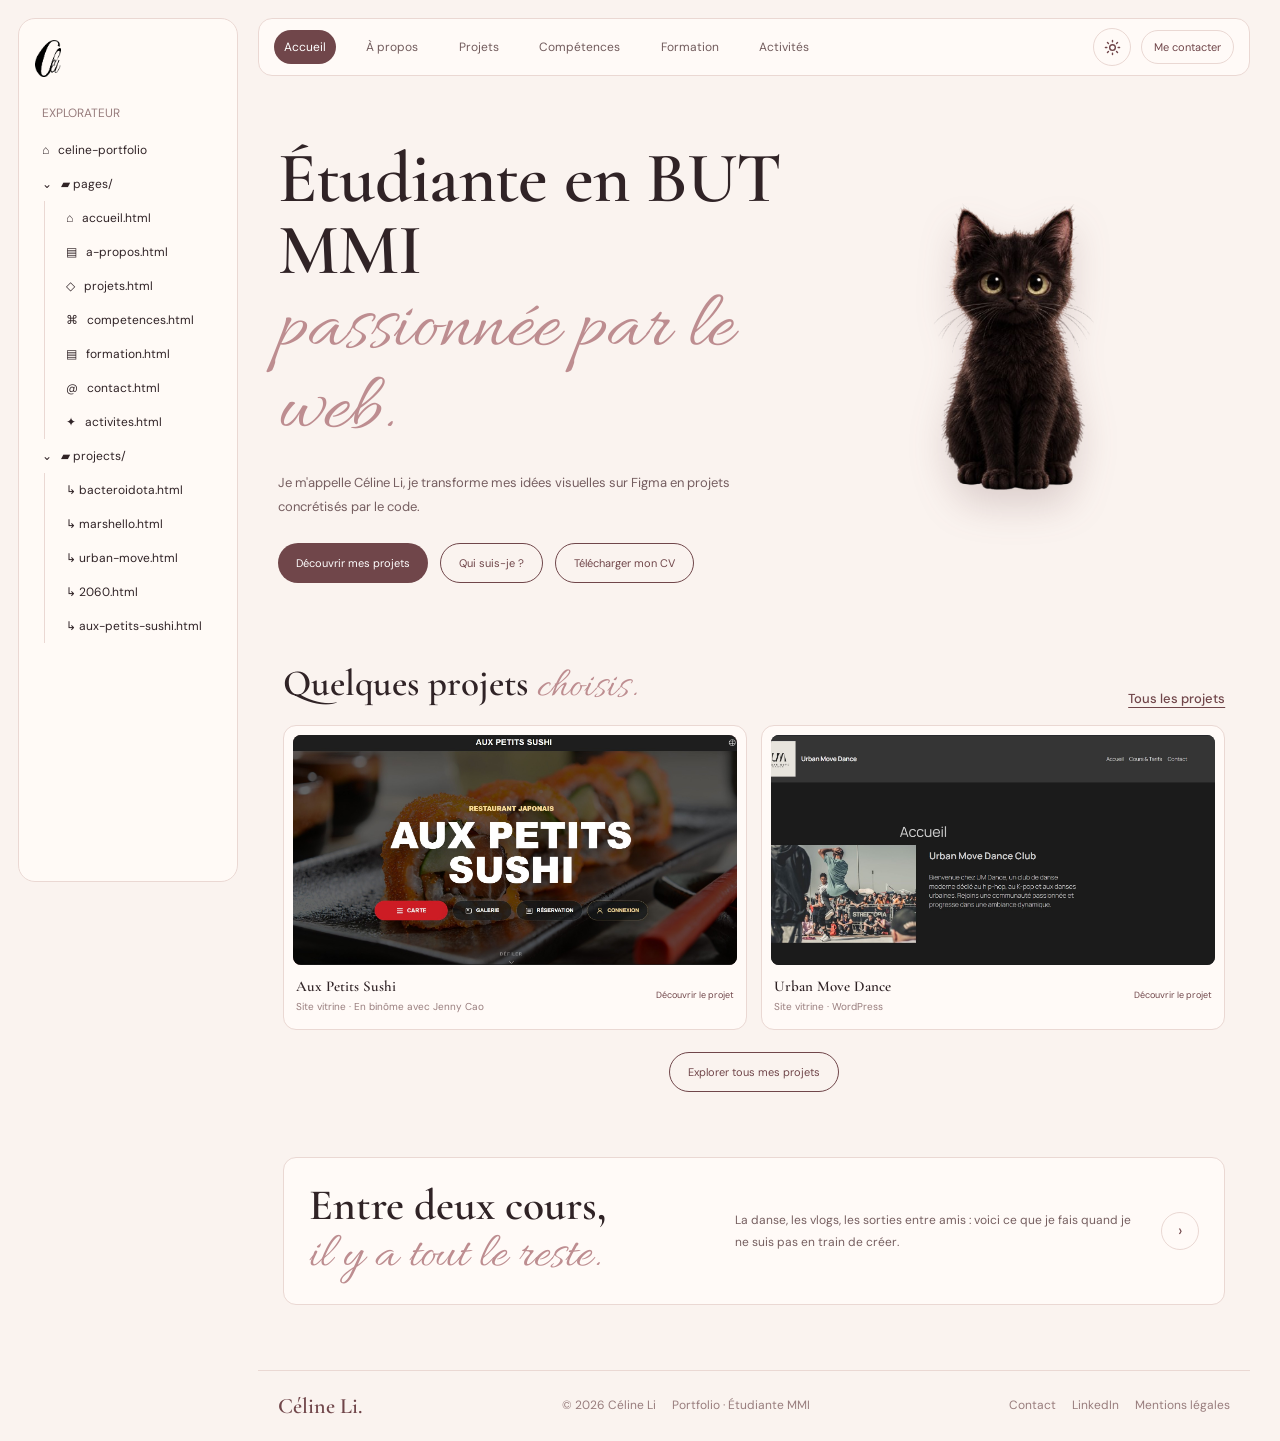
==== commit d36faa1a: "Replace Marshello project with Aux Petits Sushi" ====
--- a/index.html
+++ b/index.html
@@ -121,16 +121,16 @@
   <div class="project-grid">
 
     <article class="project-card">
-      <a class="project-art marshello" href="projets/marshello.html">
-        <img src="img/projets/marshello/affiche.png" alt="Affiche Marshello">
-        <span class="art-label">01 / DESIGN</span>
+      <a class="project-art sushi" href="projets/aux-petits-sushi.html">
+        <img src="img/projets/aux-petits-sushi/accueil-desktop.jpg" alt="Page d'accueil du site Aux Petits Sushi">
+        <span class="art-label badge">Nouveau</span>
       </a>
       <div class="project-meta">
         <div>
-          <h3>Affiche Marshello</h3>
-          <p>Création graphique · Photoshop</p>
+          <h3>Aux Petits Sushi</h3>
+          <p>Site vitrine · En binôme avec Jenny Cao</p>
         </div>
-        <a class="discover" href="projets/marshello.html">Découvrir le projet ↗</a>
+        <a class="discover" href="projets/aux-petits-sushi.html">Découvrir le projet ↗</a>
       </div>
     </article>
 
--- a/css/base.css
+++ b/css/base.css
@@ -1,3 +1,4 @@
+@import url('https://fonts.googleapis.com/css2?family=Allura&family=Cormorant+Garamond:wght@400;500;600;700&family=DM+Sans:wght@300;400;500;600;700&display=swap');
 /* STYLES COMMUNS : couleurs, polices, explorateur, navigation, boutons et footer */
 
 /* Variables et base */
@@ -134,7 +135,7 @@
     .explorer { display:none; }
     main { margin:0; padding:10px 10px 0; }
 
-    .topbar { height:auto; min-height:58px; top:8px; padding:7px 7px 7px 16px; flex-wrap:wrap; }
+    .topbar { height:auto; min-height:58px; top:8px; padding:7px 7px 7px 16px; flex-wrap:wrap; background:var(--paper); box-shadow:0 -18px 0 10px var(--cream); }
     .brand { display:block; flex:1; font-size:30px; }
     .burger { display:flex; }
 
@@ -169,8 +170,110 @@
     .footer-info,.footer-links { flex-direction:column; gap:8px; }
     footer a { display:inline-block; padding:4px 0; }
 }
-
+/* Blocs de texte : léger fond pour mieux lire */
+.about-copy { background:#f3e4df; border:1px solid var(--line); border-radius:14px; padding:26px 28px; }
+@media (max-width:700px) { .about-copy { padding:20px 18px; } }
 /* Accessibilité */
 @media (prefers-reduced-motion:reduce) {
     * { scroll-behavior:auto !important; transition:none !important; animation:none !important; }
 }
+/* Même fond pour les textes des projets */
+.project-row > div,.detail-info { background:#f3e4df; border:1px solid var(--line); border-radius:14px; padding:26px 28px; }
+.detail-info > div:last-of-type { border-bottom:0; }
+@media (max-width:700px) { .project-row > div,.detail-info { padding:20px 18px; } }
+
+/* À propos sur mobile : petite photo à côté de la légende */
+@media (max-width:700px) {
+    .about-photo-note { width:100%; display:grid; grid-template-columns:auto 1fr; align-items:center; gap:16px; padding:10px; }
+    .about-photo-note > .carousel { grid-column:1 / -1; }
+    .about-photo-note > img { width:110px; aspect-ratio:4/5; max-height:none; object-position:center 25%; }
+    .about-photo-note > img + .photo-caption { padding:0; font-size:10px; line-height:1.7; }
+}
+/* Logo à la place du « C. » */
+.monogram,.brand { font-size:0; color:transparent; background:url(../img/image_2026-11-11_004732672.png) no-repeat left center / contain; flex-shrink:0; }
+.monogram { display:block; width:26px; height:38px; }
+.brand { height:40px; }
+
+/* Explorateur : espacement normal ; le terminal se cache s'il n'y a plus la place (voir js/base.js) */
+.explorer { overflow-y:auto; scrollbar-width:none; }
+.explorer::-webkit-scrollbar { display:none; }
+.explorer > * { flex-shrink:0; }
+.terminal { margin-top:auto; }
+
+/* Curseur du terminal qui clignote (même si les animations sont réduites : c'est un simple clignotement) */
+.terminal i { display:inline-block; animation:clignote 1s steps(1) infinite !important; }
+@keyframes clignote { 50% { opacity:0; } }
+/* ===== MODE SOMBRE ===== */
+/* Bouton soleil / lune (créé par js/base.js) */
+.theme-toggle {
+    width:38px; height:38px; flex-shrink:0; display:grid; place-items:center; padding:0;
+    border:1px solid var(--line); border-radius:50%; background:none; color:var(--wine); cursor:pointer; transition:.2s;
+}
+.theme-toggle:hover { background:var(--wine); color:var(--paper); }
+.theme-toggle svg { width:17px; height:17px; }
+.theme-toggle .moon, [data-theme="dark"] .theme-toggle .sun { display:none; }
+[data-theme="dark"] .theme-toggle .moon { display:block; }
+.topbar-end { display:flex; align-items:center; gap:10px; }
+@media (max-width:900px) {
+    .topbar-end { gap:8px; }
+    .topbar.has-menu.open .topbar-end { display:contents; }
+}
+
+/* Couleurs du mode sombre */
+[data-theme="dark"] {
+    --cream:#1b1517; --paper:#241d20; --pink:#4a3337; --rose:#d9a5a9;
+    --wine:#e8b9bc; --ink:#f4e9e6; --muted:#a89293; --line:#3b2f33;
+    color-scheme:dark;
+}
+[data-theme="dark"] body { background:var(--cream); }
+[data-theme="dark"] .explorer,[data-theme="dark"] .topbar { background:#241d20ee; }
+[data-theme="dark"] .terminal { background:#1f191b; }
+[data-theme="dark"] .tree-link:hover,[data-theme="dark"] .tree-children a:hover,[data-theme="dark"] .tree-toggle:hover { background:#33282b; }
+[data-theme="dark"] .topbar nav a { color:#cdb9b9; }
+[data-theme="dark"] .topbar nav a:hover,[data-theme="dark"] .topbar nav a.active,
+[data-theme="dark"] .dark { background:#a8646a; color:#fff; }
+[data-theme="dark"] .intro,[data-theme="dark"] .quick-about>p,[data-theme="dark"] .about-copy>p,
+[data-theme="dark"] .project-row p:not(.eyebrow),[data-theme="dark"] .detail-info p { color:#cbb7b7; }
+[data-theme="dark"] .dot { background:#c99a9d; box-shadow:0 0 0 4px #3b2f33; }
+[data-theme="dark"] .about-copy,[data-theme="dark"] .project-row > div,[data-theme="dark"] .detail-info { background:#2b2226; }
+[data-theme="dark"] .about-photo-note { background:#2e2427; }
+[data-theme="dark"] .contact-panel { background:#3a2a2e; }
+[data-theme="dark"] .art-label { background:#a8646add; }
+[data-theme="dark"] .monogram,[data-theme="dark"] .brand { filter:invert(.92) sepia(.25); }
+[data-theme="dark"] .orbit { border-color:#5a4247; }
+[data-theme="dark"] .desk-photo img { filter:drop-shadow(0 18px 18px #0006); }
+[data-theme="dark"] .sticker,[data-theme="dark"] .status { box-shadow:0 8px 20px #0004; }
+[data-theme="dark"] .carousel-btn { background:#241d20e6; }
+[data-theme="dark"] .carousel-btn:hover { background:#a8646a; color:#fff; }
+[data-theme="dark"] .skill-detail { background:#2b2226; border-color:var(--line); box-shadow:none; }
+[data-theme="dark"] .skill-detail div > p:last-child,[data-theme="dark"] .constellation-star span { color:#cbb7b7; }
+[data-theme="dark"] .detail-symbol.has-logo { background:#f4e9e6; border-color:var(--line); }
+[data-theme="dark"] .gallery img { background:#2b2226; }
+
+/* ===== VERSION ÉPURÉE ===== */
+/* Typographie : Cormorant Garamond (titres), Allura (sous-titres), DM Sans (textes) */
+:root { --serif:'Cormorant Garamond',serif; --script:'Allura',cursive; --sans:'DM Sans',sans-serif; --mono:'DM Sans',sans-serif; }
+body { font-family:var(--sans); }
+.hero h1,.page-hero h1 { font-family:var(--serif); font-weight:600; letter-spacing:-.01em; line-height:1; font-size:clamp(46px,5.6vw,76px); }
+.quick-about h2,.about-copy h2,.contact-panel h2,.project-row h2,body .skill-detail h2,.timeline-item h2 { font-family:var(--serif); font-weight:600; letter-spacing:0; }
+.about-copy h2,.contact-panel h2,.quick-about h2 { font-size:clamp(32px,3.4vw,44px); line-height:1.05; }
+.project-row h2 { font-size:32px; }
+/* Sous-titres : la 2e ligne des titres, en Allura */
+.hero h1 em,.page-hero h1 em,h2 em { font-family:var(--script); font-style:normal; font-weight:400; font-size:1.15em; letter-spacing:0; color:var(--rose); line-height:.9; }
+body .skill-detail div > p:first-child,body .constellation-star span { font-family:var(--sans); }
+.eyebrow { font-size:11px; letter-spacing:.06em; font-weight:600; }
+.tree-link,.tree-children a,.tree-toggle,.explorer-label { font-size:12px; }
+.text-link { font-size:13px; font-weight:500; }
+footer { font-size:12px; }
+.footer-name { font-family:var(--serif); font-weight:600; font-size:22px; }
+
+/* Barre du haut opaque : le texte ne passe plus derrière */
+.topbar { background:var(--paper); }
+
+/* Éléments décoratifs retirés */
+.eyebrow { display:none; }
+.project-row .eyebrow,.detail-info .eyebrow,.timeline-item .eyebrow { display:block; }
+.dot,.handwritten,.portrait-wrap .orbit,.sticker,.sparkle,.status,.hero-index,.art-label,.explorer .terminal { display:none !important; }
+
+/* Mobile : pas de chat sur l'accueil */
+@media (max-width:700px) { body .portrait-wrap { display:none; } }
--- a/css/accueil.css
+++ b/css/accueil.css
@@ -206,8 +206,8 @@
     }
 
     .portrait-wrap {
-        grid-row: 1;
         height: 255px;
+        margin-top: 30px;
     }
 
     .desk-photo img {
